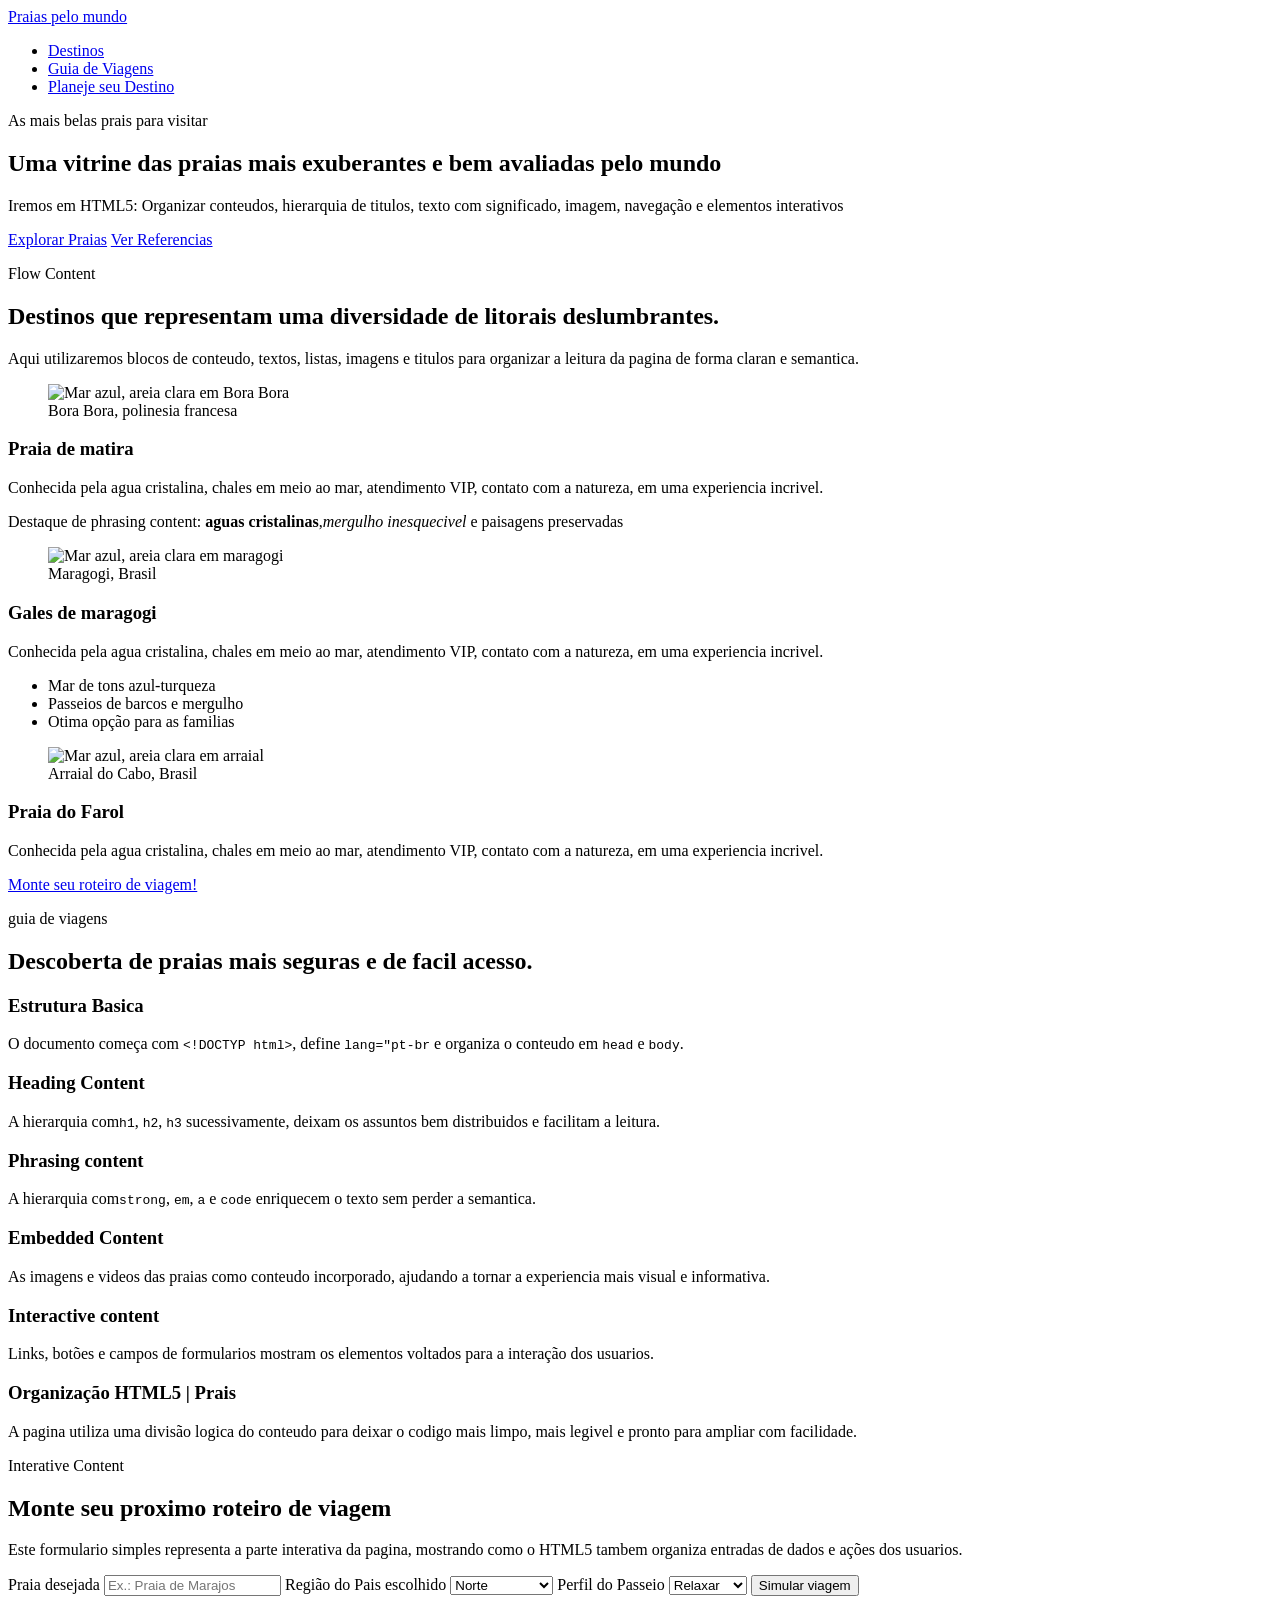
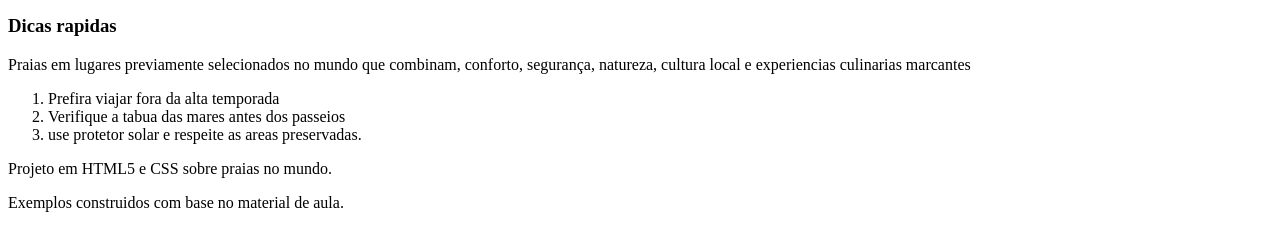
==== praias/index.html @ 7ee27daf "Add files via upload" ====
<!DOCTYPE html>
<html lang="pt-br">
<head>
    <meta charset="UTF-8">
    <meta name="viewport" content="width=device-width, initial-scale=1.0">
    <link rel="stylesheet" href="./css/style.css">
    <title>As praias mais belas do Mundo!</title>
</head>
<body>
    <!-- Inicio header -->
     <header class="hero" id="topo">
        <!-- Inicio Nav -->
         <nav class="menu" aria-label="Navegação Principal">
            <a class="logo" href="#topo">Praias pelo mundo</a>
            <ul>
                <li><a href="#destinos">Destinos</a></li>
                <li><a href="#guia">Guia de Viagens</a></li>
                <li><a href="planeje">Planeje seu Destino</a></li>
            </ul>
         </nav>
         <!-- Fim Nav -->
          <!-- Inicio Section nav -->
           <section class="hero-conteudo">
            <p class="eyebrow">As mais belas prais para visitar
            </p>
            <h1>Uma vitrine das praias mais exuberantes e bem avaliadas pelo mundo</h1>
            <p class="descricao">
                Iremos em HTML5: Organizar conteudos, hierarquia de titulos, texto com significado, imagem, navegação e elementos interativos
            </p>
            <div class="acoes">
                <a class="botao primario" href="#destinos">Explorar Praias</a>
                <a class="botao secundario" href="#guia">Ver Referencias</a>
            </div>
           </section>
           <!-- Fim da Section nav-->
     </header>
     <!-- Fim header -->
      <!-- Inicio Main -->
       <main>
        <section class="secao" id="destinos">
            <div class="secao-titulo">
                <p class="rotolu">Flow Content</p>
                <h2>Destinos que representam uma diversidade de litorais deslumbrantes.</h2>
                <p>
                    Aqui utilizaremos blocos de conteudo, textos, listas, imagens e titulos para organizar a leitura da pagina de forma claran e semantica.
                </p>
            </div>
            <!-- Inicio cards -->
            <div class="cards">
                <!-- Inicio card 1 -->
                 <article class="card">
                    <figure>
                        <img src="./img/bora-bora.jpg" alt="Mar azul, areia clara em Bora Bora">
                        <figcaption>Bora Bora, polinesia francesa</figcaption>
                    </figure>
                    <h3>Praia de matira</h3>
                    <p>
                        Conhecida pela agua cristalina, chales em meio ao mar, atendimento VIP, contato com a natureza, em uma experiencia incrivel.
                    </p>
                    <p class="destaque-texto">
                        Destaque de phrasing content: <strong>aguas cristalinas</strong>,<em>mergulho inesquecivel</em> e paisagens preservadas
                    </p>
                 </article>
                <!-- Fim card 1 -->
                <!-- Inicio card 2 -->
                 <article class="card">
                    <figure>
                        <img src="./img/maragogi.jpg" alt="Mar azul, areia clara em maragogi">
                        <figcaption>Maragogi, Brasil</figcaption>
                    </figure>
                    <h3>Gales de maragogi</h3>
                    <p>
                        Conhecida pela agua cristalina, chales em meio ao mar, atendimento VIP, contato com a natureza, em uma experiencia incrivel.
                    </p>
                    <ul>
                        <li>Mar de tons azul-turqueza</li>
                        <li>Passeios de barcos e mergulho</li>
                        <li>Otima opção para as familias</li>
                    </ul>
                 </article>
                <!-- Fim card 2 -->
                <!-- Inicio card 3 -->
                 <article class="card">
                    <figure>
                        <img src="./img/arraial.jpg" alt="Mar azul, areia clara em arraial">
                        <figcaption>Arraial do Cabo, Brasil</figcaption>
                    </figure>
                    <h3>Praia do Farol</h3>
                    <p>
                        Conhecida pela agua cristalina, chales em meio ao mar, atendimento VIP, contato com a natureza, em uma experiencia incrivel.
                    </p>
                    <a class="link-card" href="#planeje">Monte seu roteiro de viagem!</a>
                 </article>
                <!-- Fim card 3 -->
            </div>
            <!-- Fim cards -->
        </section>
        <!-- Inicio Seção-Guia -->
         <section class="secao guia" id="guia">
            <div class="secao-titulo">
                <p class="rotulo">guia de viagens</p>
                <h2>Descoberta de praias mais seguras e de facil acesso.</h2>
            </div>
            <!-- Inicio Grade Guias -->
             <div class="grade-guia">
                <article class="bloco-guia">
                    <h3>Estrutura Basica</h3>
                    <p>
                        O documento começa com <code>&lt;!DOCTYP html&gt;</code>, define <code>lang="pt-br</code> e organiza o conteudo em <code>head</code> e <code>body</code>.
                    </p>
                </article>
                <article class="bloco-guia">
                    <h3>Heading Content</h3>
                    <p>
                        A hierarquia com<code>h1</code>, <code>h2</code>, <code>h3</code> sucessivamente, deixam os assuntos bem distribuidos e facilitam a leitura.
                    </p>
                </article>
                <article class="bloco-guia">
                    <h3>Phrasing content</h3>
                    <p>
                        A hierarquia com<code>strong</code>, <code>em</code>, <code>a</code> e <code>code</code> enriquecem o texto sem perder a semantica.
                    </p>
                </article>
                <article class="bloco-guia">
                    <h3>Embedded Content</h3>
                    <p>
                        As imagens e videos das praias como conteudo incorporado, ajudando a tornar a experiencia mais visual e informativa.
                    </p>
                </article>
                <article class="bloco-guia">
                    <h3>Interactive content</h3>
                    <p>
                        Links, botões e campos de formularios mostram os elementos voltados para a interação dos usuarios.
                    </p>
                </article>
                <article class="bloco-guia destaque-guia">
                    <h3>Organização HTML5 | Prais</h3>
                    <p>
                        A pagina utiliza uma divisão logica do conteudo para deixar o codigo mais limpo, mais legivel e pronto para ampliar com facilidade.
                    </p>
                </article>
             </div>
            <!-- Fim Grade Guias -->
         </section>
        <!-- Fim Seção-Guia -->
         <!-- Inicio Seção Planejamento -->
          <section class="secao planejamento" id="planeje">
            <div class="secao-titulo">
                <p class="rotulo">Interative Content</p>
                <h2>Monte seu proximo roteiro de viagem</h2>
                <p>
                    Este formulario simples representa a parte interativa da pagina, mostrando como o HTML5 tambem organiza entradas de dados e ações dos usuarios.
                </p>
            </div>
            <!-- Inicio painel planejamento -->
             <div class="painel-planejamento">
                <form class="formulario">
                    <label for="praia">Praia desejada</label>
                    <input type="text" name="praia" id="praia" placeholder="Ex.: Praia de Marajos">

                    <label for="regiao">Região do Pais escolhido</label>
                    <select name="regiao" id="regiao">
                        <option>Norte</option>
                        <option>Nordeste</option>
                        <option>Sul</option>
                        <option>Sudeste</option>
                        <option>Centro-Oeste</option>
                    </select>
                    <label for="perfil">Perfil do Passeio</label>
                    <select name="perfil" id="perfil">
                        <option>Relaxar</option>
                        <option>Mergulho</option>
                        <option>Familia</option>
                        <option>Aventura</option>
                        <option>Negocios</option>
                    </select>

                    <button type="submit">Simular viagem</button>
                    </form>

                    <aside class="dicas">
                        <h3>Dicas rapidas</h3>
                        <p>
                            Praias em lugares previamente selecionados no mundo que combinam, conforto, segurança, natureza, cultura local e experiencias culinarias marcantes
                        </p>
                        <ol>
                            <li>Prefira viajar fora da alta temporada</li>
                            <li>Verifique a tabua das mares antes dos passeios</li>
                            <li>use protetor solar e respeite as areas preservadas.</li>
                        </ol>
                    </aside>
             </div>
            <!-- Fim painel planejamento -->

          </section>
         <!-- Fim Seção Planejamento -->
       </main>
      <!-- Fim Main -->
       <!-- Inicio rodape -->
        <p>Projeto em HTML5 e CSS sobre praias no mundo.</p>
        <p>Exemplos construidos com base no material de aula.</p>
       <!-- Fim rodape -->
</body>
</html>
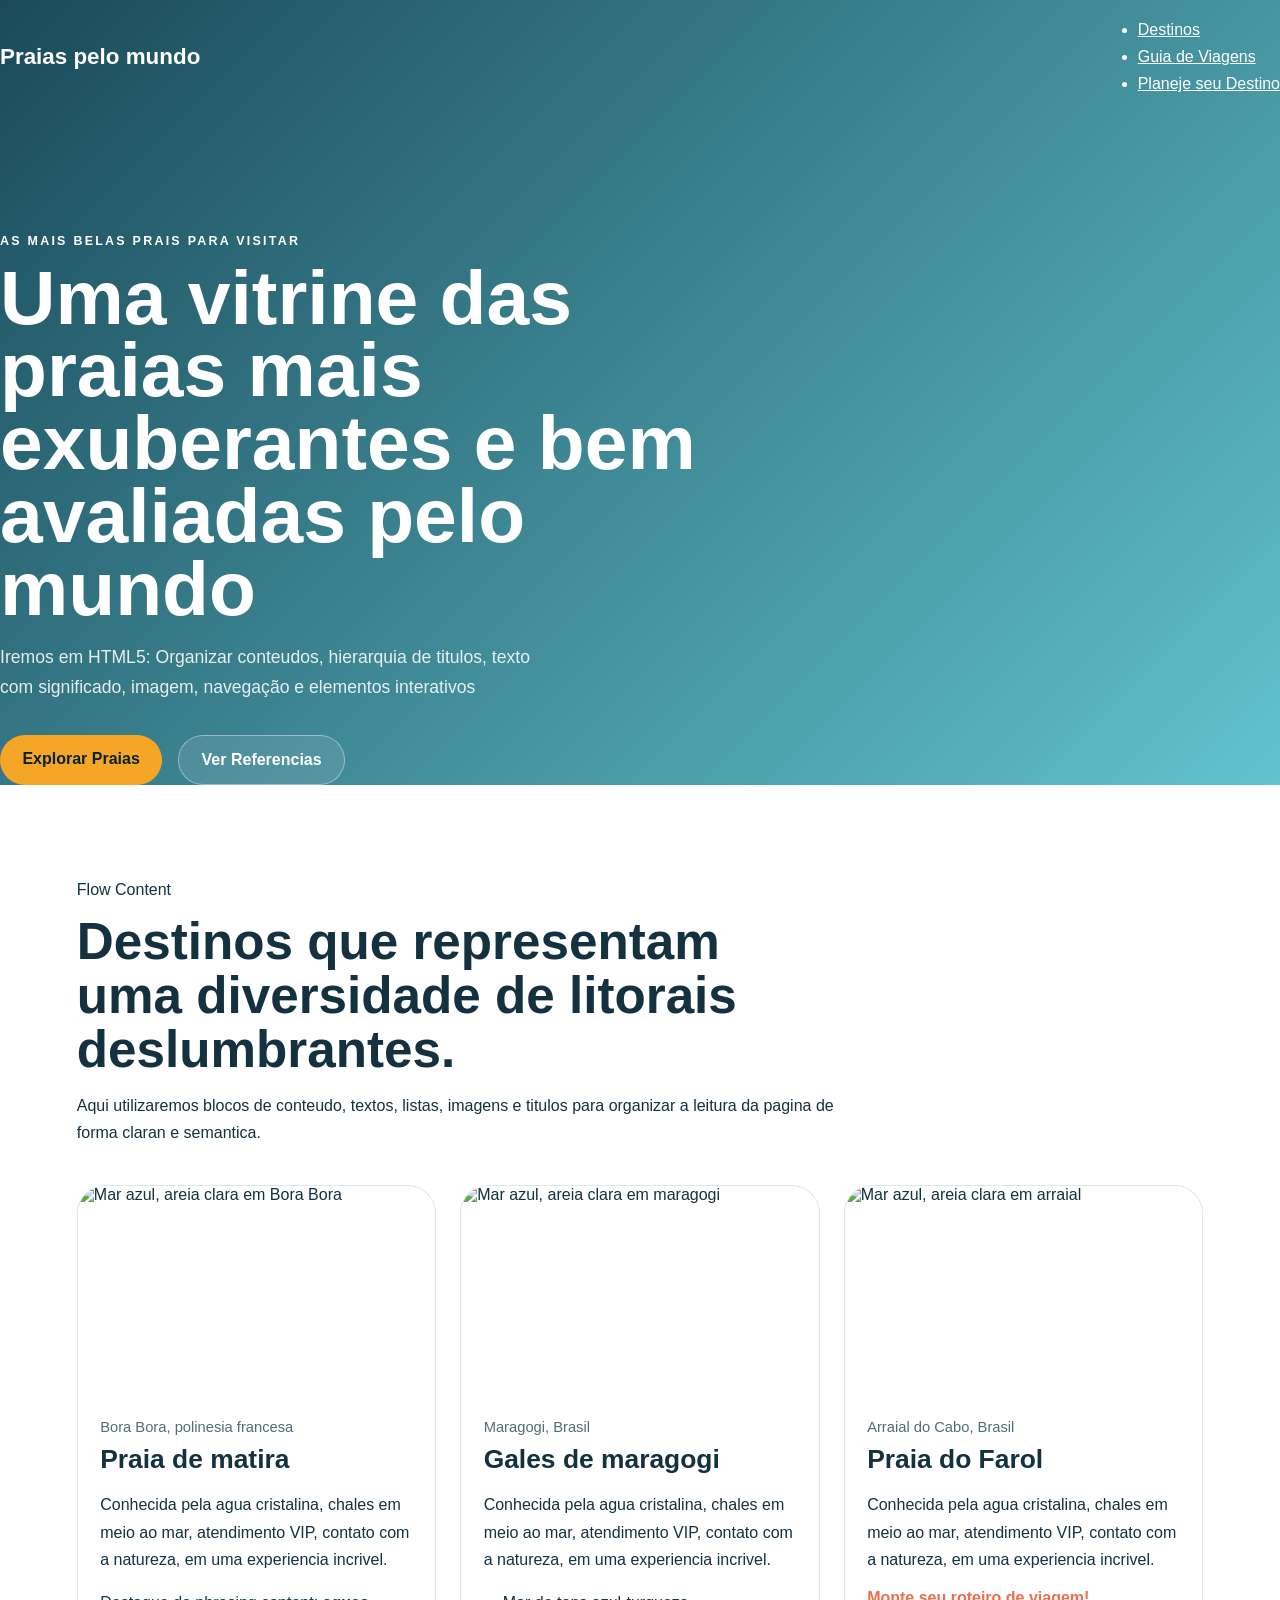
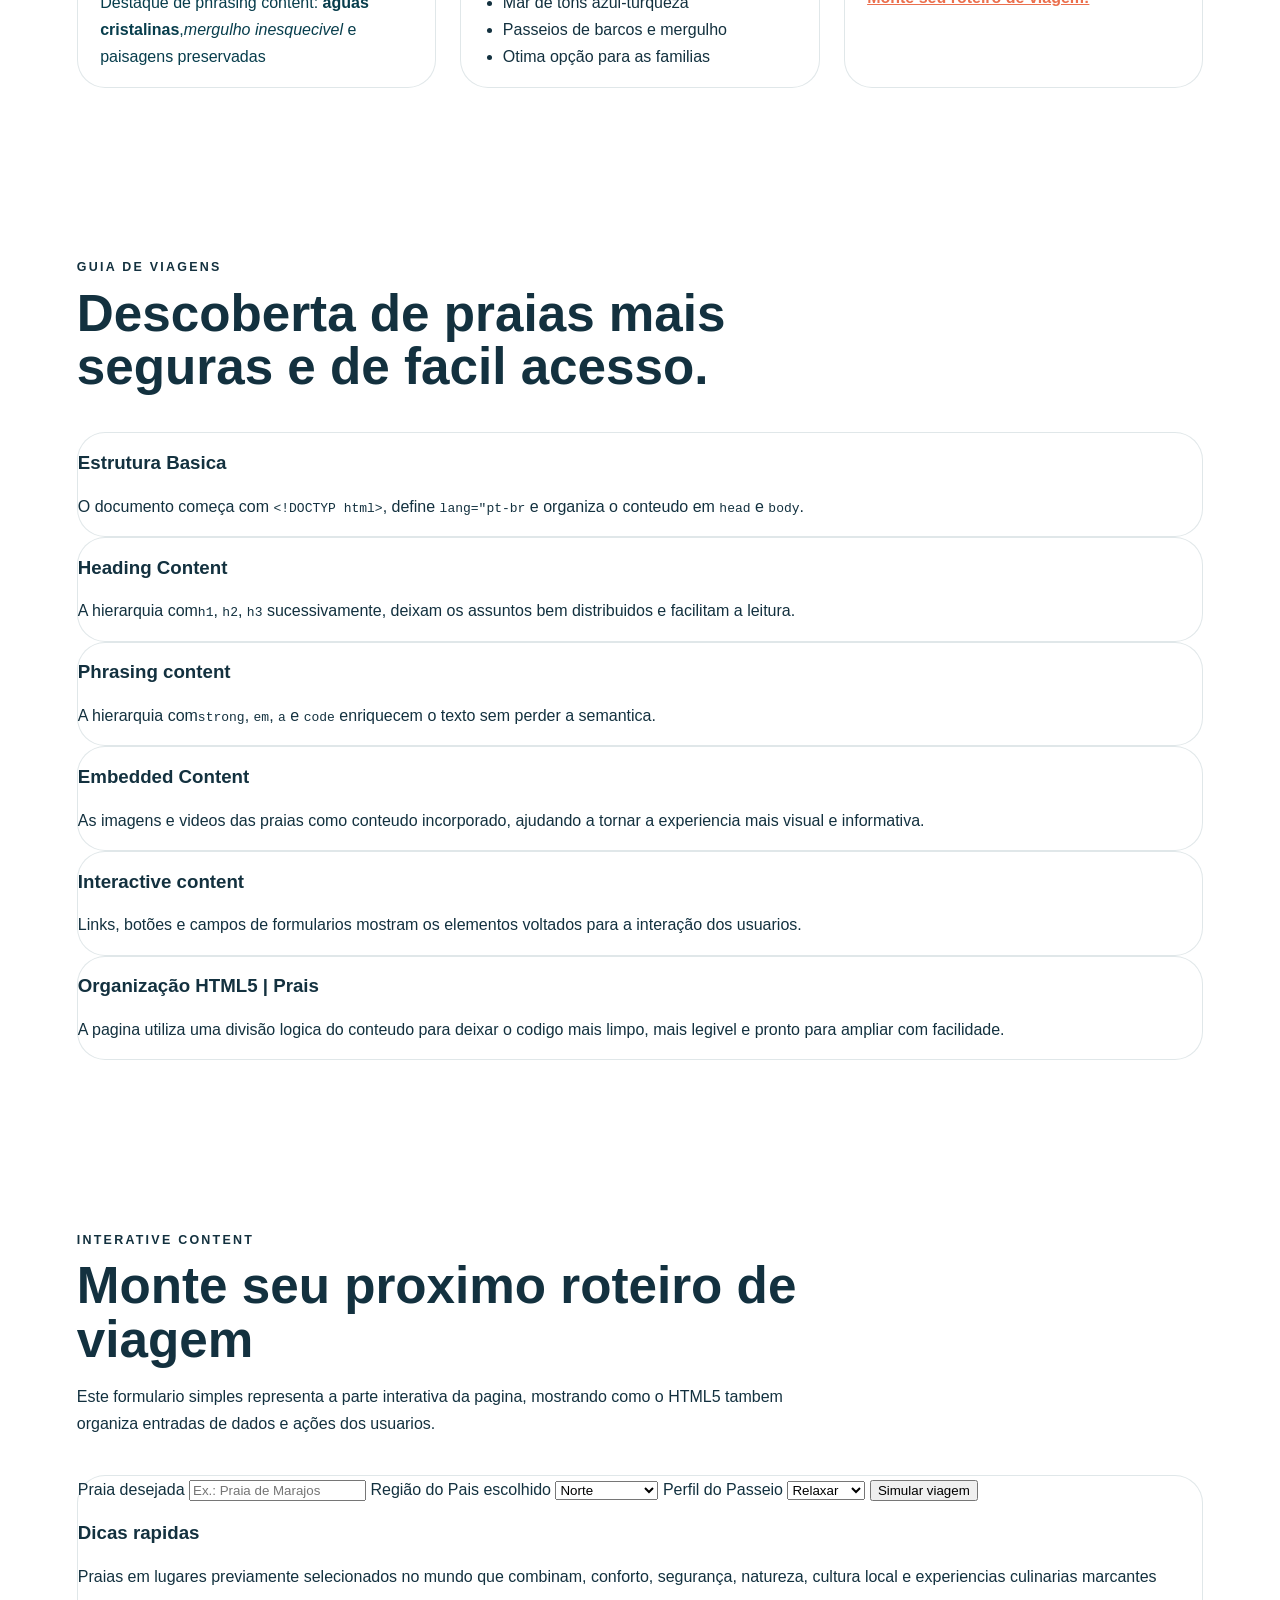
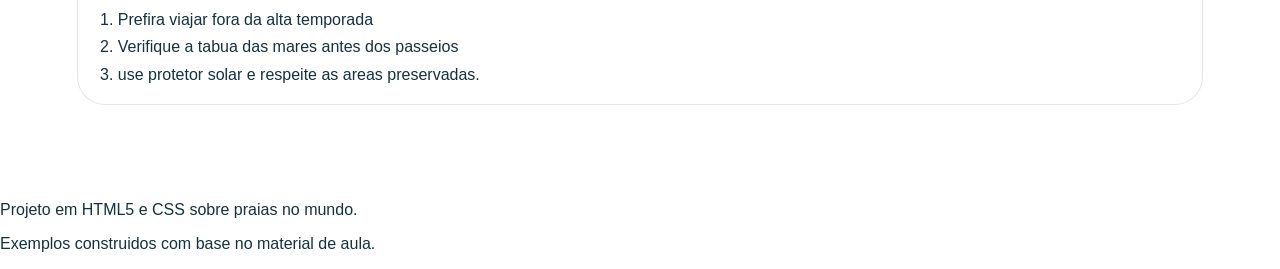
==== commit 27b9fde9: "Add files via upload" ====
--- a/praias/index.html
+++ b/praias/index.html
@@ -28,8 +28,8 @@
                 Iremos em HTML5: Organizar conteudos, hierarquia de titulos, texto com significado, imagem, navegação e elementos interativos
             </p>
             <div class="acoes">
-                <a class="botao primario" href="#destinos">Explorar Praias</a>
-                <a class="botao secundario" href="#guia">Ver Referencias</a>
+                <a class="botao-primario" href="#destinos">Explorar Praias</a>
+                <a class="botao-secundario" href="#guia">Ver Referencias</a>
             </div>
            </section>
            <!-- Fim da Section nav-->
--- a/praias/css/style.css
+++ b/praias/css/style.css
@@ -0,0 +1,236 @@
+
+@import url('https://fonts.googleapis.com');
+/* primeira fonte para o corpo */
+/* font-family: 'manrope', sans-serif */
+/*  */
+
+
+:root {
+    --areia: #f3e7c9;
+    --espuma: #fffaf1;
+    --oceano: #0a5c78;
+    --oceano-profundo: #073d4c;
+    --turquesa: #16a6b6;
+    --sol: #f5a626;
+    --coral: #eb6f4d;
+    --texto: #13313f;
+    --texto-suave: #4f6c77;
+    --borda: rgba(7, 59, 76, 0.12);
+    --sombra: rgba(7, 59, 76, 0.16);
+}
+
+* {
+    box-sizing: border-box;
+}
+
+html {
+    scroll-behavior: smooth;
+    /* servem para controle do comportamento do scroll */
+}
+
+body {
+    margin: 0;
+    font-family: 'Manrope',sans-serif;
+    /* instalar fonte com o google fontes API */
+    color: var(--texto);
+    background: 
+    radial-gradient(circle at top right, rgba(245, 166, 35, 0.18)),transparent 18%,
+    linear-gradient(180deg, #f6fbfc 0%, #eef7f8 35%, #fff9f1 100%)
+}
+
+img {
+    display: block;
+    width: 100%;
+}
+
+a {
+    color: inherit;
+}
+
+/* tratamentos das classes */
+.hero {
+    min-height: 100hv;
+    padding: 1.5rem 6ww 4rem;
+    background: linear-gradient(135deg, rgba(7, 59, 76, 0.92), rgba(22, 166, 182, 0.68)), url(https://images.unsplash.com/photo-1500375592092-40eb2168fd21?auto=format&fit=crop&w=1600&q=80) center/cover;
+    color: #ffffff;
+}
+
+.menu {
+    display: flex;
+    align-items: center;
+    justify-content: space-between;
+    gap: 1rem;
+    flex-wrap: wrap;
+}
+
+.logo {
+    font-family: 'Fraunces', sans-serif;
+    /* instalar fonte fraunces - google fontes API */
+    font-size: 1.4rem;
+    font-weight: 700;
+    text-decoration: none;
+}
+.menu-links {
+    display: flex;
+    gap: 1rem;
+    list-style: none;
+    margin: 0;
+    padding: 0;
+}
+
+.menu-links a {
+    text-decoration: none;
+    padding: 0.6rem 0.95rem;
+    border-radius: 999px;
+    background: rgba(255, 255, 255, 0.12);
+    backdrop-filter: blur(10px);
+}
+
+.hero-conteudo {
+    max-width: 720px;
+    padding: 12vh 0 0;
+}
+
+.eyebrow,
+.rotulo {
+    text-transform: uppercase;
+    letter-spacing: 0.18em;
+    font-size: 0.78rem;
+    font-weight: 700;
+}
+
+.hero h1
+.secao h2
+.bloco-guia h3
+.dicas h3 {
+    font-family: 'Fraunces', serif;
+}
+
+.hero h1 {
+    margin: 0.5rem 0 1rem;
+    font-size: clamp(2.7rem, 6vw, 5.2rem);
+    line-height: 0.95;
+}
+
+.descricao {
+    max-width: 58ch;
+    font-size: 1.1rem;
+    line-height: 1.7;
+    color: rgba(255, 255, 255, 0.88);
+}
+
+.acoes {
+    display: flex;
+    gap: 1rem;
+    flex-wrap: wrap;
+    margin-top: 2rem;
+}
+
+.botao-primario,
+.botao-secundario {
+    display: inline-block;
+    padding: 0.95rem 1.4rem;
+    border-radius: 999px;
+    font-weight: 700;
+    text-decoration: none;
+}
+
+.botao-primario {
+    background: var(--sol);
+    color: #08212c;
+}
+
+.botao-secundario {
+    border: 1px solid rgba(255, 255, 255, 0.4);
+    background: rgba(255, 255, 255, 0.1);
+}
+
+.secao {
+    padding: 5rem 6vw;
+}
+
+.secao-titulo {
+    max-width: 760px;
+    margin-bottom: 2.4rem;
+}
+
+.secao h2 {
+    margin: 0.35rem 0 0.8rem;
+    font-size: clamp(2rem, 4vw, 3.4rem);
+    line-height: 1.05;
+}
+
+.secao-titulo p:last-child,
+.card p,
+.bloco-guia p,
+.dicas p,
+.formulario label,
+.rodape p,
+li {
+    line-height: 1.7;
+}
+
+.cards {
+    display: grid;
+    grid-template-columns: repeat(3, minmax(0, 1fr));
+    gap: 1.5rem;
+}
+
+.card,
+.bloco-guia,
+.painel-planejamento {
+    background: rgba(255, 255, 255, 0.84);
+    border: 1px solid var(--borda);
+    border-radius: 28px;
+    box-shadow: var(--sombra);
+}
+
+.card {
+    overflow: hidden;
+}
+
+.card figure {
+    margin: 0;
+}
+
+.card img {
+    height: 220px;
+    object-fit: cover;
+}
+
+.card figcaption {
+    padding: 0.8rem 1.4rem 0;
+    color: var(--texto-suave);
+    font-size: 0.92rem;
+}
+
+.card h3,
+.card p,
+.card ul,
+.link-card {
+    margin-left: 1.4rem;
+    margin-right: 1.4rem;
+}
+
+.card h3 {
+    margin-top: 0.6rem;
+    margin-bottom: 0.8rem;
+    font-size: 1.65rem;
+}
+
+.card ul {
+    padding-left: 1.2rem;
+}
+
+.destaque-texto {
+    color: var(--oceano-profundo);
+}
+
+.link-card {
+    display: inline-block;
+    margin-bottom: 1.6rem;
+    font-weight: 700;
+    color: var(--coral);
+}
+/* proxima aula continuaremos com CSS - tratamento de guias */
+/* Enzo Müller Santana RA 252314 */
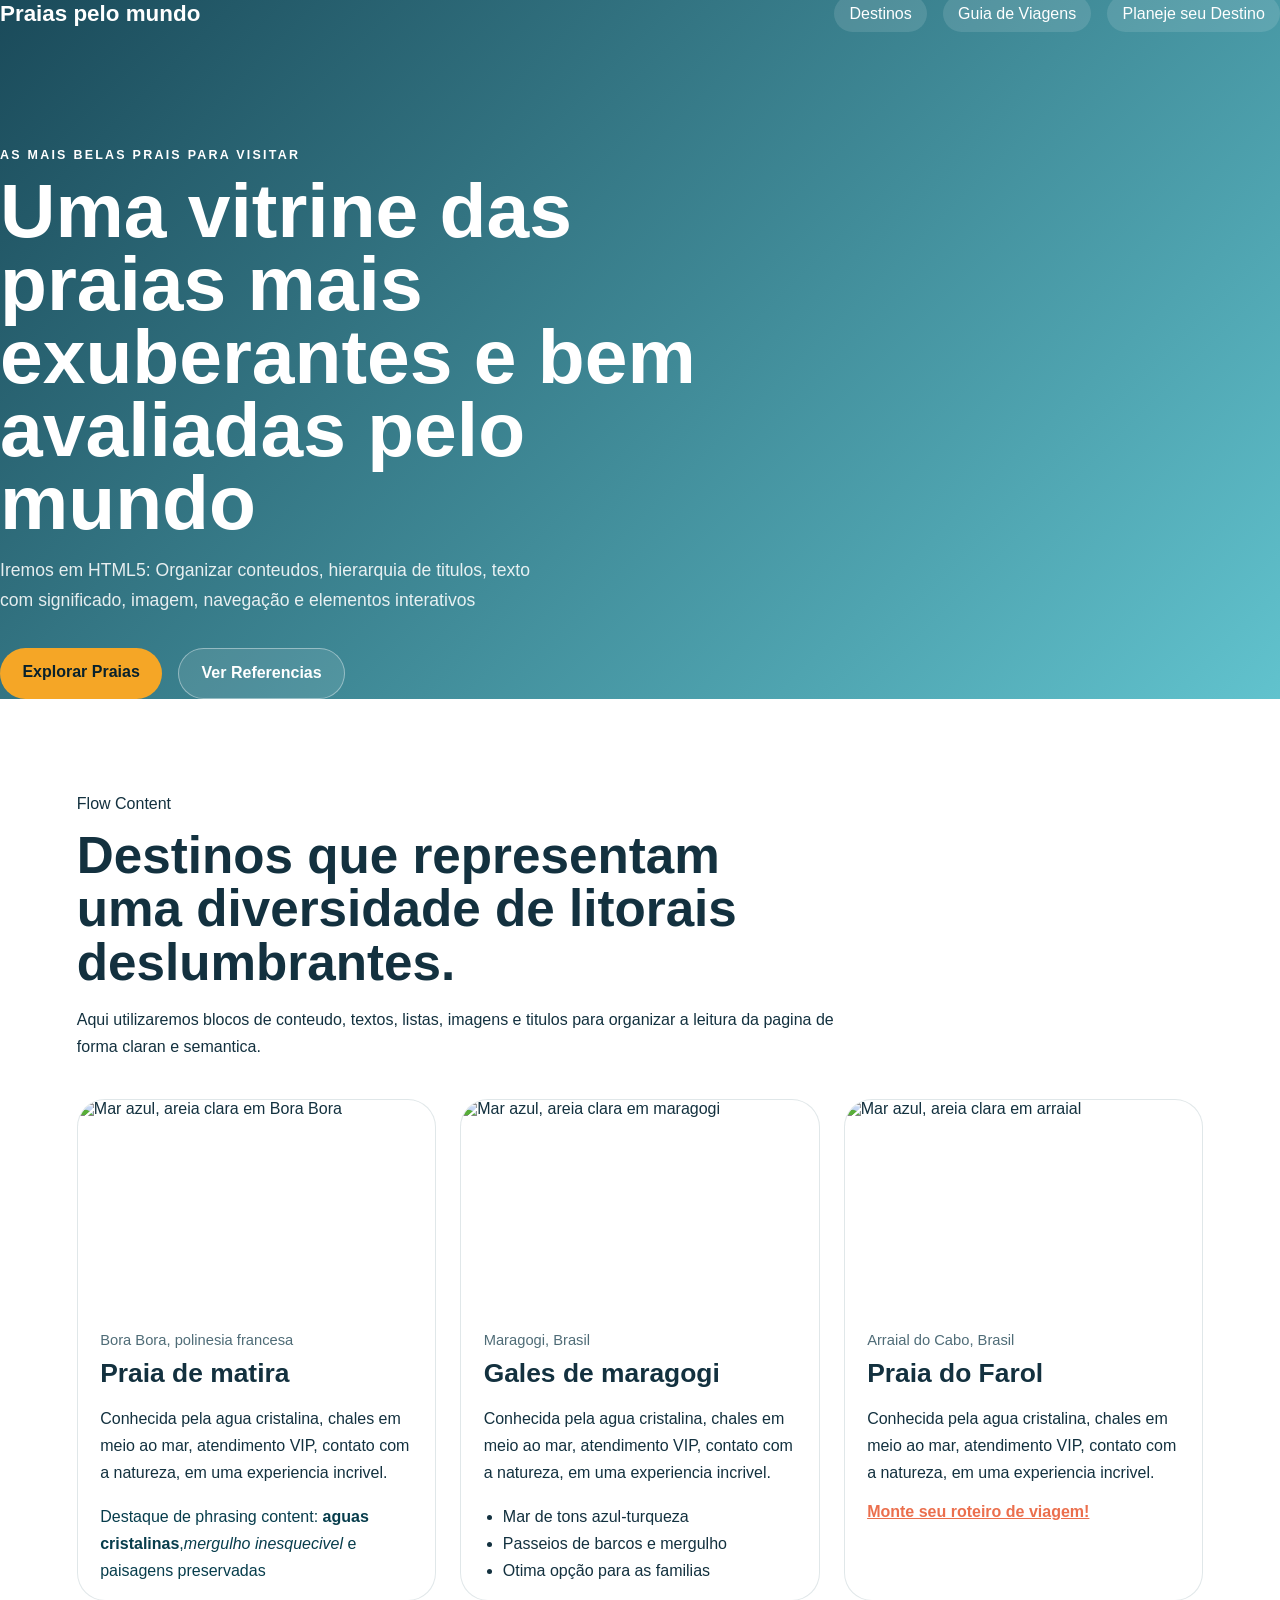
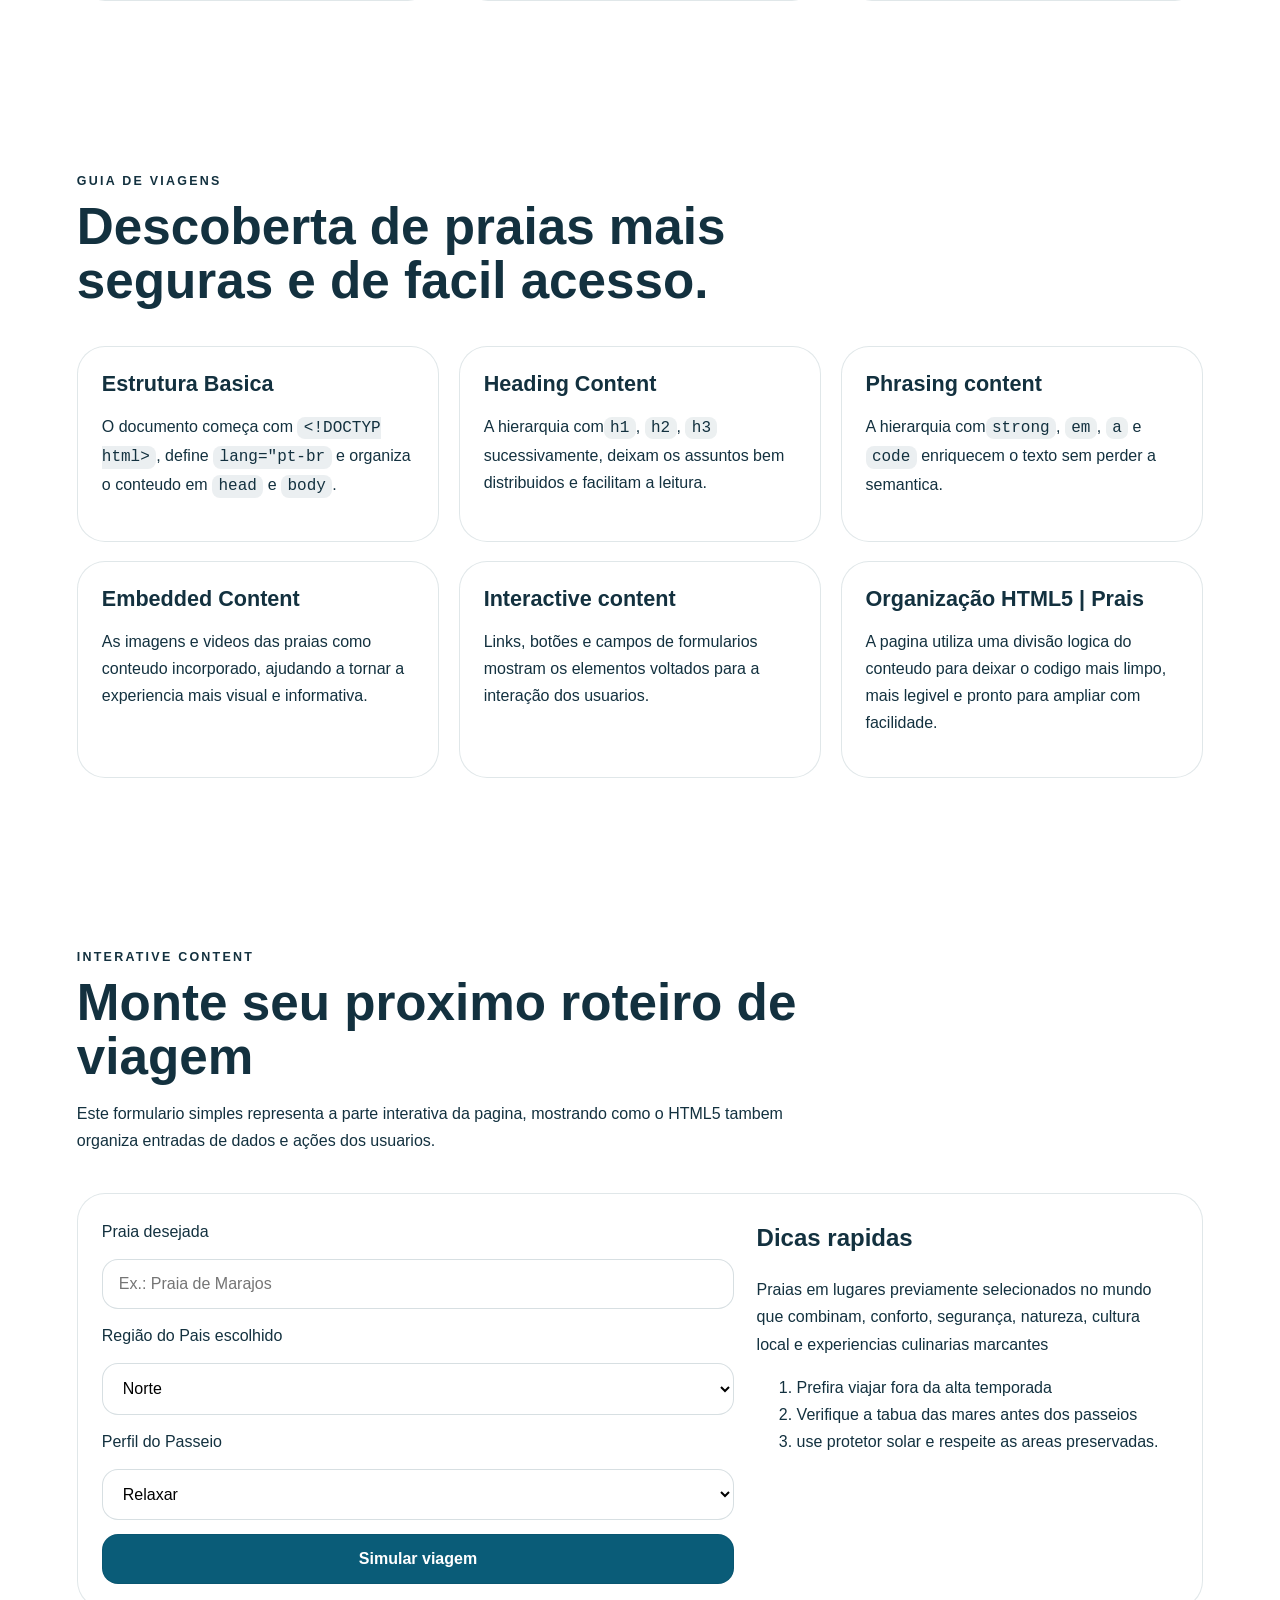
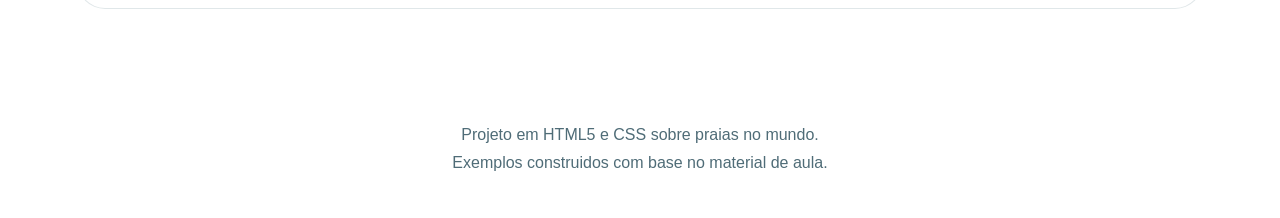
==== commit 7eb8e796: "Add files via upload" ====
--- a/praias/index.html
+++ b/praias/index.html
@@ -12,7 +12,7 @@
         <!-- Inicio Nav -->
          <nav class="menu" aria-label="Navegação Principal">
             <a class="logo" href="#topo">Praias pelo mundo</a>
-            <ul>
+            <ul class="menu-links">
                 <li><a href="#destinos">Destinos</a></li>
                 <li><a href="#guia">Guia de Viagens</a></li>
                 <li><a href="planeje">Planeje seu Destino</a></li>
@@ -197,8 +197,10 @@
        </main>
       <!-- Fim Main -->
        <!-- Inicio rodape -->
+        <footer class="rodape">
         <p>Projeto em HTML5 e CSS sobre praias no mundo.</p>
         <p>Exemplos construidos com base no material de aula.</p>
+        </footer>
        <!-- Fim rodape -->
 </body>
 </html>
--- a/praias/css/style.css
+++ b/praias/css/style.css
@@ -233,4 +233,152 @@
     color: var(--coral);
 }
 /* proxima aula continuaremos com CSS - tratamento de guias */
-/* Enzo Müller Santana RA 252314 */+/* Enzo Müller Santana RA 252314 */
+.guia {
+    background:
+    linear-gradient(180deg,
+    rgba(255, 255, 255, 0.08), rgba(255, 255, 255, 0.7)),
+    linear-gradient(90deg,
+    rgba(255, 255, 255, 0.08), rgba(255, 255, 255, 0.7)),;
+}
+.grade-guia {
+    display: grid;
+    grid-template-columns: repeat(3, minmax(0, 1fr));
+    gap: 1.2rem;
+}
+.bloco-guia {
+    padding: 1.5rem;
+}
+.bloco-guia h3 {
+    margin-top: 0;
+    margin-bottom: 0.8rem;
+    font-size: 1.35rem;
+}
+.destaque-guia {
+    background: linear-gradient(160deg,
+    rgba(10, 92, 120, 0.95),
+    rgba(22, 166, 182, 0.8),);
+}
+.destaque-guia code {
+    color: #ffffff;
+}
+code {
+    padding: 0.15rem 0.4rem;
+    border-radius: 8px;
+    background: rgb(7, 59, 76, 0.08);
+    font-family: Consolas, monospace;
+}
+.painel-planejamento {
+    display: grid;
+    grid-template-columns: 1.2fr 0.8fr;
+    gap: 1.4rem;
+    padding: 1.5rem;
+}
+.formulario {
+    display: grid;
+    gap: 0.85rem;
+}
+.formulario input,
+.formulario select,
+.formulario button {
+    width: 100%;
+    padding: 0.95rem 1rem;
+    border-radius: 16px;
+    border: 1px solid rgba(7, 59, 76, 0.16);
+    font: inherit;
+}
+.formulario input,
+.formulario select {
+    background: #ffffff;
+}
+.formulario button {
+    background: var(--oceano);
+    color: #ffffff;
+    font-weight: 700;
+    cursor: pointer;
+}
+/* continuaremos com dicas */
+.dicas {
+    padding: 0.4rem 0.4rem 0.4rem 0;
+}
+.dicas h3 {
+    margin-top: 0;
+    font-size: 1.5rem;
+}
+.rodape {
+    padding: 2rem 6vw 3rem;
+    color: var(--texto-suave);
+}
+.rodape p {
+    margin: 0 auto;
+    align-items: center;
+    display: flex;
+    justify-content: center;
+}
+/* A partir deste ponto iremos tratar em CSS o layout MOBILE */
+@media (max-width: 980px) {
+    .cards,
+    .grade-guia,
+    .painel-planejamento {
+        grid-template-columns: 1fr;
+    }
+    .hero {
+        min-height: auto;
+        padding-bottom: 3rem;
+    }
+}
+@media (max-width: 640px) {
+    .menu {
+        flex-wrap: wrap;
+    }
+    .hero-conteudo {
+        padding-top: 4rem;
+    }
+    .secao,
+    .hero,
+    .rodape {
+        padding-left: 1.2rem;
+        padding-right: 1.2rem;
+    }
+}
+/* Segunda pagina - hero */
+.grade-definicoes,
+.grade-recursos {
+    display: grid;
+    grid-template-columns: repeat(3, minmax(0, 1fr));
+    gap: 1.2rem;
+}
+.card-definicao,
+.recurso,
+.quadro-info,
+.bloco-explicacao {
+    background: rgba(255, 255, 255, 0.86);
+    border: 1px solid var(--borda);
+    border-radius: 28px;
+    box-shadow: var(--sombra);
+}
+.card-definicao,
+.recurso,
+.bloco-explicacao {
+    padding: 1.5rem;
+}
+.card-definicao h3,
+.recurso h3,
+.coluna-info h3,
+.bloco-explicacao h3 {
+    margin-top: 0;
+    margin-bottom: 0.8rem;
+    font-family: 'Fraunces', sans-serif;
+    font-size: 1.35;
+}
+.destaque-definicao {
+    background: linear-gradient(160deg,
+    rgba(235, 111, 77, 0.92),
+    rgba(245, 166, 35, 0.82));
+    color: #ffffff;
+}
+.destaque-definicao code {
+    color: #ffffff;
+}
+/* Proxima aula iremos tratar - Segunda pagina | Seções Auxiliares */
+/* Enzo Müller Santana RA:252314 */
